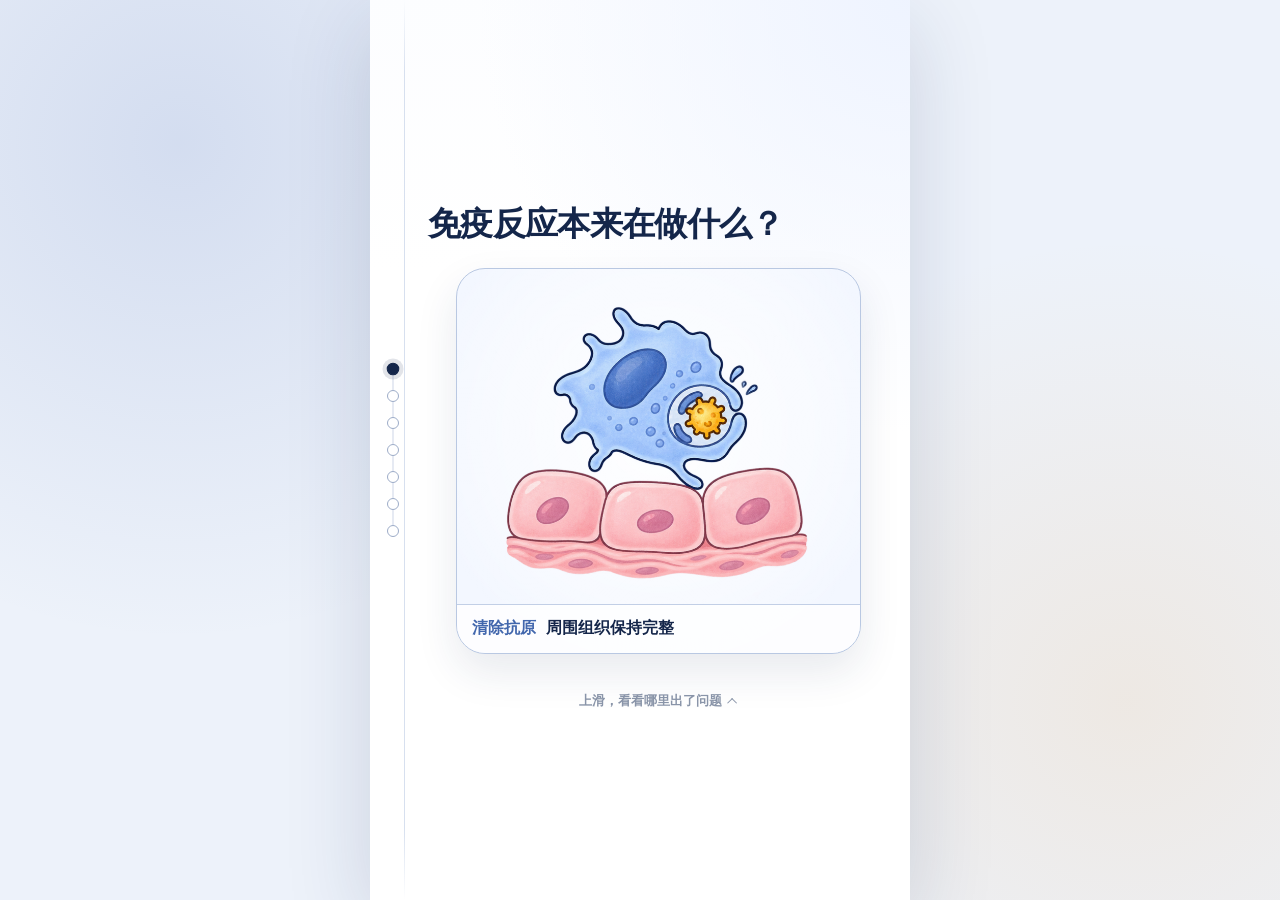
==== index.html @ d674d046 "Initial source upload" ====
<!doctype html>
<html lang="zh-CN">
<head>
  <meta charset="UTF-8" />
  <meta name="viewport" content="width=device-width, initial-scale=1, viewport-fit=cover" />
  <meta name="theme-color" content="#f6f8ff" />
  <meta name="description" content="通过简约医学贴图和直接点选，理解并记住四型超敏反应的代表疾病。" />
  <title>超敏反应｜机制记忆</title>
  <link rel="icon" type="image/svg+xml" href="data:image/svg+xml,%3Csvg xmlns='http://www.w3.org/2000/svg' viewBox='0 0 64 64'%3E%3Crect width='64' height='64' rx='18' fill='%232d4f91'/%3E%3Cpath d='M17 18h30M17 32h30M17 46h30' stroke='white' stroke-width='6' stroke-linecap='round'/%3E%3Ccircle cx='24' cy='18' r='7' fill='%23f6b354'/%3E%3Ccircle cx='39' cy='32' r='7' fill='%2368c2b9'/%3E%3Ccircle cx='28' cy='46' r='7' fill='%23958be8'/%3E%3C/svg%3E" />
  <link rel="stylesheet" href="./styles.css" />
</head>
<body>
  <main class="course" id="course" aria-label="四型超敏反应互动学习">
    <nav class="rail" aria-label="学习进度">
      <span class="rail-line" aria-hidden="true"></span>
      <button class="rail-dot current completed" data-target="intro-normal" aria-label="学习引入"></button>
      <button class="rail-dot" data-target="type1" aria-label="Ⅰ型"></button>
      <button class="rail-dot" data-target="type2" aria-label="Ⅱ型"></button>
      <button class="rail-dot" data-target="type3" aria-label="Ⅲ型"></button>
      <button class="rail-dot" data-target="type4" aria-label="Ⅳ型"></button>
      <button class="rail-dot" data-target="sle" aria-label="系统性红斑狼疮辨析"></button>
      <button class="rail-dot" data-target="rejection" aria-label="排斥反应辨析"></button>
    </nav>

    <section class="lesson intro intro-normal" id="intro-normal" data-progress-target="intro-normal" aria-labelledby="intro-normal-title">
      <div class="lesson-inner intro-inner">
        <header class="lesson-head">
          <h1 id="intro-normal-title">免疫反应本来在做什么？</h1>
        </header>

        <figure class="intro-stage" aria-label="正常免疫反应清除抗原，周围组织保持完整">
          <img src="./assets/intro-normal.png" alt="免疫细胞清除抗原，周围自身组织保持完整" />
          <figcaption><strong>清除抗原</strong><span>周围组织保持完整</span></figcaption>
        </figure>

        <p class="swipe-hint">上滑，看看哪里出了问题 <i aria-hidden="true"></i></p>
      </div>
    </section>

    <section class="lesson intro intro-damage" id="intro-damage" data-progress-target="intro-normal" aria-labelledby="intro-damage-title">
      <div class="lesson-inner intro-inner">
        <header class="lesson-head">
          <h1 id="intro-damage-title">抗原已经清除了，为什么组织也受伤了？</h1>
        </header>

        <figure class="intro-stage" aria-label="免疫反应清除抗原的同时损伤周围自身组织">
          <img src="./assets/intro-hypersensitivity.png" alt="免疫反应在清除抗原的同时损伤周围自身组织" />
          <figcaption><strong>抗原被清除</strong><span>周围组织同时受损</span></figcaption>
        </figure>

        <p class="intro-definition">当免疫反应造成自身组织损伤时，就称为<strong>超敏反应</strong>。</p>
        <p class="intro-bridge">损伤方式不同，因此分为Ⅰ、Ⅱ、Ⅲ、Ⅳ型。</p>
        <p class="swipe-hint">上滑，从Ⅰ型开始 <i aria-hidden="true"></i></p>
      </div>
    </section>

    <section class="lesson teaching type-1" id="type1" data-guided="true" data-scene="type1" aria-labelledby="type1-title">
      <div class="lesson-inner">
        <header class="lesson-head">
          <span class="counter">01 / 06</span>
          <p class="case-name">青霉素过敏性休克</p>
          <h1 id="type1-title">反应为什么会这么快？</h1>
        </header>

        <p class="guide-context"><b>先看一个事实</b>第一次接触青霉素后，B细胞会产生针对它的免疫球蛋白E。</p>

        <div class="guide-panel">
        <div class="scene guided-scene" aria-label="免疫球蛋白E使肥大细胞致敏并触发介质释放的过程">
          <img class="guide-image guide-state-0" src="./assets/type1-sensitizing.png" alt="免疫球蛋白E刚产生，仍在肥大细胞外" />
          <img class="guide-image guide-state-1" src="./assets/type1-before.png" alt="免疫球蛋白E结合在肥大细胞表面，同一抗原再次进入" />
          <img class="guide-image guide-state-2" src="./assets/type1-after.png" alt="肥大细胞释放已经储存的介质" />
          <span class="guide-caption guide-caption-0">初次接触后：免疫球蛋白E已经产生</span>
          <span class="guide-caption guide-caption-1">免疫球蛋白E结合在肥大细胞表面</span>
          <span class="guide-caption guide-caption-2">再次接触后：介质迅速释放</span>
        </div>

        <div class="question-block guide-question" data-guide-step="1" data-answer="0">
          <p class="guide-step"><span>1 / 2</span></p>
          <p class="question">这些免疫球蛋白E会在哪里提前做好准备？</p>
          <div class="options guided-options" role="group" aria-label="请选择免疫球蛋白E的位置">
            <button class="option" data-option="0"><span>A</span>结合到肥大细胞表面</button>
            <button class="option" data-option="1"><span>B</span>一直游离在血液中</button>
          </div>
        </div>

        <div class="question-block guide-question guide-question-next" data-guide-step="2" data-answer="0" hidden>
          <p class="guide-step"><span>2 / 2</span></p>
          <p class="question">同一种青霉素再次进入后，肥大细胞会怎样？</p>
          <div class="options guided-options" role="group" aria-label="请选择肥大细胞的反应">
            <button class="option" data-option="0"><span>A</span>立即释放已经储存的介质</button>
            <button class="option" data-option="1"><span>B</span>继续保持原来的状态</button>
          </div>
        </div>

        <div class="feedback guide-feedback" role="status" aria-live="polite" hidden>
          <p class="feedback-main">免疫球蛋白E已经让肥大细胞处于致敏状态；同一抗原再次进入时，预先储存的介质可以迅速释放。</p>
          <p class="conclusion"><strong>Ⅰ型</strong><span>青霉素过敏性休克、支气管哮喘、荨麻疹</span></p>
          <p class="memory"><span>记忆</span>先致敏，再迅速释放 → Ⅰ型</p>
        </div>
        </div>
        <p class="swipe-hint">上滑学习Ⅱ型 <i aria-hidden="true"></i></p>
      </div>
    </section>

    <section class="lesson teaching type-2" id="type2" data-guided="true" data-scene="type2" aria-labelledby="type2-title">
      <div class="lesson-inner">
        <header class="lesson-head">
          <span class="counter">02 / 06</span>
          <p class="case-name">血型不合输血反应</p>
          <h2 id="type2-title">红细胞为什么会被损伤？</h2>
        </header>

        <p class="guide-context"><b>先看一个事实</b>输错血后，进入体内的红细胞表面带着与受血者不相容的抗原。</p>

        <div class="guide-panel">
        <div class="scene guided-scene" aria-label="抗体结合红细胞表面抗原并造成损伤的过程">
          <img class="guide-image guide-state-0" src="./assets/type2-before.png" alt="抗体正在接近红细胞表面的抗原" />
          <img class="guide-image guide-state-1" src="./assets/type2-bound.png" alt="抗体已经结合在红细胞表面的抗原上，红细胞仍完整" />
          <img class="guide-image guide-state-2" src="./assets/type2-after.png" alt="补体等参与并造成红细胞损伤" />
          <span class="guide-caption guide-caption-0">抗体正在寻找靶点</span>
          <span class="guide-caption guide-caption-1">抗体贴在红细胞表面</span>
          <span class="guide-caption guide-caption-2">补体等参与，红细胞受损</span>
        </div>

        <div class="question-block guide-question" data-guide-step="1" data-answer="0">
          <p class="guide-step"><span>1 / 2</span></p>
          <p class="question">这些抗体会先和哪里结合？</p>
          <div class="options guided-options" role="group" aria-label="请选择抗体结合的位置">
            <button class="option" data-option="0"><span>A</span>红细胞表面的固定抗原</button>
            <button class="option" data-option="1"><span>B</span>血液中游离的抗原</button>
          </div>
        </div>

        <div class="question-block guide-question guide-question-next" data-guide-step="2" data-answer="0" hidden>
          <p class="guide-step"><span>2 / 2</span></p>
          <p class="question">抗体贴住红细胞以后，接下来会怎样？</p>
          <div class="options guided-options" role="group" aria-label="请选择红细胞的变化">
            <button class="option" data-option="0"><span>A</span>补体等参与并造成红细胞损伤</button>
            <button class="option" data-option="1"><span>B</span>形成复合物后随血流移动</button>
          </div>
        </div>

        <div class="feedback guide-feedback" role="status" aria-live="polite" hidden>
          <p class="feedback-main">免疫球蛋白G或M直接结合红细胞表面的抗原，并在补体等参与下造成细胞损伤。</p>
          <p class="conclusion"><strong>Ⅱ型</strong><span>血型不合输血反应、系统性红斑狼疮的血细胞损伤、急性血管型排斥反应、肺出血－肾炎综合征、超急性排斥反应</span></p>
          <p class="memory"><span>记忆</span>抗体贴住固定靶点，细胞受损 → Ⅱ型</p>
        </div>
        </div>
        <p class="swipe-hint">上滑学习Ⅲ型 <i aria-hidden="true"></i></p>
      </div>
    </section>

    <section class="lesson teaching type-3" id="type3" data-guided="true" data-scene="type3" aria-labelledby="type3-title">
      <div class="lesson-inner">
        <header class="lesson-head">
          <span class="counter">03 / 06</span>
          <p class="case-name">免疫复合物性肾小球肾炎</p>
          <h2 id="type3-title">复合物为什么会损伤肾小球？</h2>
        </header>

        <p class="guide-context"><b>先看一个事实</b>某些抗原进入血液后，会遇到针对它们的抗体。</p>

        <div class="guide-panel">
        <div class="scene guided-scene" aria-label="免疫复合物形成、沉积并引起炎症的过程">
          <img class="guide-image guide-state-0" src="./assets/type3-separate.png" alt="抗原与抗体分别存在于血液中，尚未结合" />
          <img class="guide-image guide-state-1" src="./assets/type3-before.png" alt="抗原与抗体在血液中形成免疫复合物" />
          <img class="guide-image guide-state-2" src="./assets/type3-after.png" alt="免疫复合物沉积并募集白细胞" />
          <span class="guide-caption guide-caption-0">抗原与抗体还未结合</span>
          <span class="guide-caption guide-caption-1">免疫复合物在血中形成</span>
          <span class="guide-caption guide-caption-2">复合物沉积并引起炎症</span>
        </div>

        <div class="question-block guide-question" data-guide-step="1" data-answer="0">
          <p class="guide-step"><span>1 / 2</span></p>
          <p class="question">抗原与抗体在血液中相遇后，会先形成什么？</p>
          <div class="options guided-options" role="group" aria-label="请选择抗原抗体相遇后的产物">
            <button class="option" data-option="0"><span>A</span>可溶性的免疫复合物</button>
            <button class="option" data-option="1"><span>B</span>直接贴在某个细胞表面</button>
          </div>
        </div>

        <div class="question-block guide-question guide-question-next" data-guide-step="2" data-answer="0" hidden>
          <p class="guide-step"><span>2 / 2</span></p>
          <p class="question">这些复合物到达肾小球后，哪一步会造成局部损伤？</p>
          <div class="options guided-options" role="group" aria-label="请选择免疫复合物造成损伤的方式">
            <button class="option" data-option="0"><span>A</span>沉积在组织并引起炎症</button>
            <button class="option" data-option="1"><span>B</span>继续随血流通过</button>
          </div>
        </div>

        <div class="feedback guide-feedback" role="status" aria-live="polite" hidden>
          <p class="feedback-main">免疫复合物沉积后激活补体、募集白细胞，引起血管和组织损伤。</p>
          <p class="conclusion"><strong>Ⅲ型</strong><span>系统性红斑狼疮的内脏损伤、类风湿关节炎、免疫复合物性肾小球肾炎</span></p>
          <p class="memory"><span>记忆</span>复合物形成后沉积 → Ⅲ型</p>
        </div>
        </div>
        <p class="swipe-hint">上滑学习Ⅳ型 <i aria-hidden="true"></i></p>
      </div>
    </section>

    <section class="lesson teaching type-4" id="type4" data-guided="true" data-scene="type4" aria-labelledby="type4-title">
      <div class="lesson-inner">
        <header class="lesson-head">
          <span class="counter">04 / 06</span>
          <p class="case-name">结核菌素试验</p>
          <h2 id="type4-title">为什么要过一段时间才出现反应？</h2>
        </header>

        <p class="guide-context"><b>先看一个事实</b>结核菌素进入皮肤后，局部出现了需要处理的抗原。</p>

        <div class="guide-panel">
        <div class="scene guided-scene" aria-label="效应T细胞从血液进入局部并引起炎症的过程">
          <img class="guide-image guide-state-0" src="./assets/type4-antigen-only.png" alt="局部已有抗原，血液中尚未出现效应T细胞" />
          <img class="guide-image guide-state-1" src="./assets/type4-before.png" alt="效应T细胞正在随血流到达局部" />
          <img class="guide-image guide-state-2" src="./assets/type4-after.png" alt="效应T细胞进入局部并引起炎症" />
          <span class="guide-caption guide-caption-0">局部出现抗原</span>
          <span class="guide-caption guide-caption-1">效应T细胞在血液中</span>
          <span class="guide-caption guide-caption-2">效应T细胞进入局部</span>
        </div>

        <div class="question-block guide-question" data-guide-step="1" data-answer="0">
          <p class="guide-step"><span>1 / 2</span></p>
          <p class="question">这类反应主要等谁到达局部？</p>
          <div class="options guided-options" role="group" aria-label="请选择主要到达局部的免疫成分">
            <button class="option" data-option="0"><span>A</span>已经形成的效应T细胞</button>
            <button class="option" data-option="1"><span>B</span>抗体和肥大细胞</button>
          </div>
        </div>

        <div class="question-block guide-question guide-question-next" data-guide-step="2" data-answer="0" hidden>
          <p class="guide-step"><span>2 / 2</span></p>
          <p class="question">为什么反应通常要过一段时间才出现？</p>
          <div class="options guided-options" role="group" aria-label="请选择反应较慢的原因">
            <button class="option" data-option="0"><span>A</span>效应T细胞需要从血液进入局部</button>
            <button class="option" data-option="1"><span>B</span>肥大细胞正在立即释放介质</button>
          </div>
        </div>

        <div class="feedback guide-feedback" role="status" aria-live="polite" hidden>
          <p class="feedback-main">效应T细胞进入局部并引起炎症需要一定时间，通常于再次接触抗原后24～72小时出现。</p>
          <p class="conclusion"><strong>Ⅳ型</strong><span>结核病、结核菌素试验、血吸虫虫卵结节、急性细胞型排斥反应</span></p>
          <p class="memory"><span>记忆</span>效应T细胞进入局部 → Ⅳ型</p>
        </div>
        </div>
        <p class="swipe-hint">上滑辨析易混疾病 <i aria-hidden="true"></i></p>
      </div>
    </section>

    <section class="lesson compare sle" id="sle" data-answer="1" aria-labelledby="sle-title">
      <div class="lesson-inner">
        <header class="lesson-head">
          <span class="counter">05 / 06</span>
          <p class="case-name">易混辨析</p>
          <h2 id="sle-title">同样是系统性红斑狼疮，为什么分型不同？</h2>
        </header>

        <div class="compare-visual" aria-label="系统性红斑狼疮两种损伤机制对比">
          <figure>
            <img src="./assets/type2-after.png" alt="抗体直接结合血细胞表面" />
            <figcaption><span>血细胞损伤</span><strong>固定靶点</strong></figcaption>
          </figure>
          <figure>
            <img src="./assets/type3-after.png" alt="免疫复合物沉积于内脏组织" />
            <figcaption><span>内脏损伤</span><strong>复合物沉积</strong></figcaption>
          </figure>
        </div>

        <div class="question-block compact-question">
          <p class="question">哪种损伤属于Ⅲ型超敏反应？</p>
          <div class="options two-options" role="group" aria-label="请选择损伤类型">
            <button class="option" data-option="0"><span>A</span>血细胞损伤</button>
            <button class="option" data-option="1"><span>B</span>内脏损伤</button>
          </div>
        </div>

        <div class="feedback compare-feedback" role="status" aria-live="polite">
          <p class="pair-line"><b>血细胞损伤</b><span>抗体贴住血细胞</span><strong>Ⅱ型</strong></p>
          <p class="pair-line"><b>内脏损伤</b><span>免疫复合物沉积</span><strong>Ⅲ型</strong></p>
          <p class="memory"><span>记忆</span>损伤血细胞看Ⅱ型；损伤内脏看Ⅲ型</p>
        </div>
        <p class="swipe-hint">上滑辨析排斥反应 <i aria-hidden="true"></i></p>
      </div>
    </section>

    <section class="lesson compare rejection" id="rejection" data-answer="2" aria-labelledby="rejection-title">
      <div class="lesson-inner">
        <header class="lesson-head">
          <span class="counter">06 / 06</span>
          <p class="case-name">易混辨析</p>
          <h2 id="rejection-title">排斥反应，关键看谁在攻击</h2>
        </header>

        <div class="compare-visual" aria-label="抗体介导与T细胞介导的排斥反应对比">
          <figure>
            <img src="./assets/type2-after.png" alt="抗体直接结合固定靶点" />
            <figcaption><span>抗体介导</span><strong>血管内皮</strong></figcaption>
          </figure>
          <figure>
            <img src="./assets/type4-after.png" alt="效应T细胞进入组织" />
            <figcaption><span>T细胞介导</span><strong>进入移植物</strong></figcaption>
          </figure>
        </div>

        <div class="question-block compact-question">
          <p class="question">哪种排斥反应主要由T细胞介导，属于Ⅳ型？</p>
          <div class="options three-options" role="group" aria-label="请选择排斥反应">
            <button class="option" data-option="0"><span>A</span>超急性排斥反应</button>
            <button class="option" data-option="1"><span>B</span>急性血管型排斥反应</button>
            <button class="option" data-option="2"><span>C</span>急性细胞型排斥反应</button>
          </div>
        </div>

        <div class="feedback compare-feedback" role="status" aria-live="polite">
          <p class="pair-line"><b>超急性、急性血管型</b><span>抗体介导</span><strong>Ⅱ型</strong></p>
          <p class="pair-line"><b>急性细胞型</b><span>T细胞介导</span><strong>Ⅳ型</strong></p>
          <p class="memory"><span>记忆</span>“细胞型”抓住T细胞和Ⅳ型</p>
        </div>
        <p class="finish">完成 · 四种机制已经串成疾病分类线索</p>
      </div>
    </section>
  </main>
  <script src="./app.js"></script>
</body>
</html>
---- styles.css ----
:root {
  --ink: #14264a;
  --muted: #5f6f8d;
  --line: #d7e0ef;
  --paper: #ffffff;
  --canvas: #edf2fa;
  --accent: #f2a94b;
  --accent-soft: #fff1d7;
  --good: #16836f;
  --good-soft: #e1f5ef;
  --bad: #b84a54;
  --bad-soft: #fce8e9;
  --shadow: 0 24px 80px rgba(25, 45, 84, .16);
  font-family: -apple-system, BlinkMacSystemFont, "Segoe UI", "PingFang SC", "Hiragino Sans GB", "Microsoft YaHei", sans-serif;
  color: var(--ink);
  background: var(--canvas);
}

* { box-sizing: border-box; }

html, body { margin: 0; width: 100%; min-height: 100%; }

body {
  overflow: hidden;
  background:
    radial-gradient(circle at 14% 16%, rgba(78, 111, 187, .16), transparent 31rem),
    radial-gradient(circle at 88% 78%, rgba(242, 169, 75, .13), transparent 29rem),
    var(--canvas);
}

button { font: inherit; touch-action: manipulation; }

.course {
  position: relative;
  width: min(100%, 540px);
  height: 100dvh;
  margin: 0 auto;
  overflow-y: auto;
  overscroll-behavior-y: contain;
  scroll-snap-type: y mandatory;
  scroll-behavior: smooth;
  overflow-x: hidden;
  background: var(--paper);
  box-shadow: var(--shadow);
  scrollbar-width: none;
}

.course::-webkit-scrollbar { display: none; }

.rail {
  position: fixed;
  z-index: 20;
  top: 50%;
  left: max(11px, calc(50% - 260px));
  display: grid;
  gap: 15px;
  transform: translateY(-50%);
  padding: 8px 7px;
}

.rail-line {
  position: absolute;
  top: 14px;
  bottom: 14px;
  left: 50%;
  width: 1px;
  background: #cdd6e8;
  transform: translateX(-50%);
}

.rail-dot {
  position: relative;
  width: 12px;
  height: 12px;
  padding: 0;
  border: 1.5px solid #9cabc7;
  border-radius: 50%;
  background: #fff;
  cursor: pointer;
  transition: transform .2s ease, background .2s ease, border-color .2s ease, box-shadow .2s ease;
}

.rail-dot.completed {
  border-color: var(--ink);
  background: var(--ink);
}

.rail-dot.current:not(.completed) {
  border-color: var(--ink);
  background: linear-gradient(to top, var(--ink) 50%, #fff 50%);
  box-shadow: 0 0 0 4px rgba(23, 38, 74, .11);
  transform: scale(1.05);
}

.rail-dot.current.completed {
  border-color: var(--ink);
  background: var(--ink);
  box-shadow: 0 0 0 4px rgba(23, 38, 74, .12);
  transform: scale(1.05);
}

.lesson {
  --accent: #f2a94b;
  --accent-soft: #fff1d7;
  position: relative;
  min-height: 100dvh;
  scroll-snap-align: start;
  scroll-snap-stop: always;
  overflow: hidden;
  background:
    radial-gradient(circle at 100% 0%, color-mix(in srgb, var(--accent-soft) 76%, white), transparent 27rem),
    linear-gradient(180deg, color-mix(in srgb, var(--accent-soft) 13%, white), #fff 17rem),
    #fff;
}

.type-2 { --accent: #e36567; --accent-soft: #ffebea; }
.type-3 { --accent: #36a698; --accent-soft: #e0f5f1; }
.type-4 { --accent: #7166d9; --accent-soft: #eceaff; }
.compare { --accent: #5472b8; --accent-soft: #e9effc; }
.intro { --accent: #4267ad; --accent-soft: #e9f0ff; }
.intro-damage { --accent: #dc655f; --accent-soft: #ffebe8; }

.lesson::before {
  content: "";
  position: absolute;
  top: 0;
  left: 34px;
  width: 1px;
  height: 100%;
  background: linear-gradient(to bottom, transparent 0, var(--line) 8%, var(--line) 92%, transparent 100%);
}

.lesson-inner {
  position: relative;
  display: flex;
  flex-direction: column;
  width: 100%;
  min-height: 100dvh;
  padding: max(22px, env(safe-area-inset-top)) 22px max(18px, env(safe-area-inset-bottom)) 58px;
}

.lesson-head { flex: 0 0 auto; }

.teaching .lesson-inner { justify-content: center; }

.teaching .lesson-head {
  display: grid;
  grid-template-columns: auto minmax(0, 1fr);
  align-items: center;
  column-gap: 10px;
}

.teaching .case-name { margin: 0; }

.teaching h1,
.teaching h2 {
  grid-column: 1 / -1;
  margin-top: 8px;
}

.counter {
  display: inline-flex;
  align-items: center;
  min-height: 27px;
  padding: 4px 10px;
  border: 1px solid color-mix(in srgb, var(--accent) 44%, white);
  border-radius: 999px;
  color: color-mix(in srgb, var(--accent) 76%, var(--ink));
  background: rgba(255, 255, 255, .9);
  box-shadow: 0 4px 12px rgba(31, 50, 89, .04);
  font-size: .78rem;
  font-weight: 750;
  letter-spacing: .04em;
}

.case-name {
  margin: 14px 0 4px;
  color: var(--accent);
  font-size: 1rem;
  font-weight: 800;
}

h1, h2 {
  max-width: 410px;
  margin: 0;
  color: var(--ink);
  font-size: clamp(1.48rem, 5.6vw, 1.86rem);
  line-height: 1.22;
  letter-spacing: -.02em;
}

.intro-inner {
  justify-content: center;
  padding-top: max(28px, env(safe-area-inset-top));
}

.intro .lesson-head {
  max-width: 440px;
}

.intro .lesson-head h1 {
  max-width: 440px;
  font-size: clamp(1.72rem, 6.4vw, 2.08rem);
  line-height: 1.2;
}

.intro-stage {
  width: min(100%, 405px);
  margin: 24px auto 18px;
  overflow: hidden;
  border: 1px solid color-mix(in srgb, var(--accent) 20%, var(--line));
  border-radius: 29px;
  background:
    radial-gradient(circle at 50% 42%, rgba(255,255,255,.96), rgba(255,255,255,.4) 58%, transparent 80%),
    color-mix(in srgb, var(--accent-soft) 56%, white);
  box-shadow: 0 18px 42px rgba(28, 47, 84, .1);
}

.intro-stage img {
  display: block;
  width: 100%;
  aspect-ratio: 1.2 / 1;
  padding: 10px 13px 0;
  object-fit: contain;
}

.intro-stage figcaption {
  display: grid;
  grid-template-columns: auto minmax(0, 1fr);
  align-items: center;
  gap: 10px;
  padding: 12px 15px 14px;
  border-top: 1px solid color-mix(in srgb, var(--accent) 14%, var(--line));
  background: rgba(255,255,255,.82);
}

.intro-stage strong {
  color: var(--accent);
  font-size: 1.02rem;
  font-weight: 850;
}

.intro-stage span {
  color: var(--ink);
  font-size: .98rem;
  font-weight: 700;
}

.intro.is-current .lesson-head {
  animation: intro-title-in .48s cubic-bezier(.2,.72,.2,1) both;
}

.intro.is-current .intro-stage {
  animation: intro-stage-in .58s .08s cubic-bezier(.2,.72,.2,1) both;
}

.intro-damage.is-current .intro-definition {
  animation: intro-stage-in .48s .18s cubic-bezier(.2,.72,.2,1) both;
}

.intro-damage.is-current .intro-bridge {
  animation: intro-stage-in .48s .27s cubic-bezier(.2,.72,.2,1) both;
}

@keyframes intro-title-in {
  from { opacity: .35; transform: translateY(10px); }
  to { opacity: 1; transform: translateY(0); }
}

@keyframes intro-stage-in {
  from { opacity: .45; transform: translateY(12px) scale(.985); }
  to { opacity: 1; transform: translateY(0) scale(1); }
}

.intro-definition {
  margin: 0 0 8px;
  padding: 13px 15px;
  border: 1px solid color-mix(in srgb, var(--accent) 18%, var(--line));
  border-radius: 16px;
  color: var(--ink);
  background: rgba(255,255,255,.9);
  font-size: 1rem;
  line-height: 1.58;
}

.intro-definition strong { color: var(--accent); }

.intro-bridge {
  margin: 0;
  padding: 13px 15px;
  border-left: 3px solid var(--accent);
  border-radius: 4px 14px 14px 4px;
  color: var(--ink);
  background: color-mix(in srgb, var(--accent-soft) 54%, white);
  font-size: 1rem;
  font-weight: 700;
  line-height: 1.55;
}

.mechanism-flow {
  display: grid;
  gap: 5px;
  margin: 8px 0 0;
}

.mechanism-flow p {
  display: grid;
  grid-template-columns: 25px minmax(0, 1fr);
  align-items: center;
  gap: 8px;
  margin: 0;
  padding: 7px 9px;
  border: 1px solid color-mix(in srgb, var(--accent) 17%, #dfe5f1);
  border-radius: 12px;
  color: #4f5d77;
  background: color-mix(in srgb, var(--accent-soft) 58%, white);
  font-size: .82rem;
  font-weight: 610;
  line-height: 1.4;
}

.mechanism-flow i {
  display: grid;
  place-items: center;
  width: 25px;
  height: 25px;
  border-radius: 9px;
  color: white;
  background: var(--accent);
  font-size: .72rem;
  font-style: normal;
  font-weight: 850;
}

.mechanism-flow b {
  margin-right: 7px;
  color: var(--ink);
  font-weight: 820;
}

.guide-context {
  margin: 12px 4px 13px;
  padding: 0 2px;
  border: 0;
  border-radius: 0;
  color: #52617d;
  background: transparent;
  box-shadow: none;
  font-size: .96rem;
  font-weight: 620;
  line-height: 1.52;
}

.guide-context b {
  display: none;
}

.guide-panel {
  display: grid;
  grid-template-columns: minmax(0, 1fr);
  grid-template-rows: auto minmax(250px, auto);
  width: 100%;
  padding: 7px 14px 14px;
  overflow: hidden;
  border: 1px solid color-mix(in srgb, var(--accent) 15%, var(--line));
  border-radius: 25px;
  background: rgba(255, 255, 255, .92);
  box-shadow: 0 14px 34px rgba(28, 47, 84, .085);
}

.scene {
  position: relative;
  flex: 0 0 auto;
  width: min(100%, 292px);
  aspect-ratio: 1.28 / 1;
  margin: 8px auto 6px;
  overflow: hidden;
  border: 1px solid color-mix(in srgb, var(--accent) 17%, #dfe5f1);
  border-radius: 28px;
  background:
    linear-gradient(135deg, rgba(255,255,255,.78), rgba(255,255,255,.18)),
    var(--accent-soft);
  box-shadow: 0 15px 36px rgba(39, 55, 92, .095);
  isolation: isolate;
}

.teaching .scene {
  width: min(100%, 230px);
  margin-top: 6px;
  margin-bottom: 4px;
}

.teaching .guided-scene {
  grid-column: 1;
  grid-row: 1;
  width: min(100%, 360px);
  aspect-ratio: 1.32 / 1;
  margin: 0 auto 2px;
  border: 0;
  border-radius: 22px;
  background:
    radial-gradient(circle at 50% 45%, rgba(255,255,255,.96), rgba(255,255,255,.45) 54%, transparent 75%),
    color-mix(in srgb, var(--accent-soft) 48%, white);
  box-shadow: none;
}

.guide-image {
  position: absolute;
  inset: 1px 5px 34px;
  width: calc(100% - 10px);
  height: calc(100% - 35px);
  object-fit: contain;
  opacity: 0;
  transform: scale(.98);
  transition: opacity .38s ease, transform .52s cubic-bezier(.2,.72,.2,1);
  will-change: opacity, transform;
}

.guide-state-0 { opacity: 1; transform: scale(1); }
.guide-stage-1 .guide-state-0 { opacity: 0; transform: scale(1.012); }
.guide-stage-1 .guide-state-1 { opacity: 1; transform: scale(1); }
.guide-stage-2 .guide-state-1 { opacity: 0; transform: scale(1.012); }
.guide-stage-2 .guide-state-2 { opacity: 1; transform: scale(1); }

.guide-caption {
  position: absolute;
  right: 16px;
  bottom: 7px;
  left: 16px;
  padding: 5px 8px;
  border: 1px solid rgba(255, 255, 255, .8);
  border-radius: 10px;
  color: var(--muted);
  background: rgba(255, 255, 255, .76);
  box-shadow: 0 3px 12px rgba(26, 45, 81, .055);
  font-size: .83rem;
  font-weight: 720;
  text-align: center;
  opacity: 0;
  transform: translateY(4px);
  transition: opacity .3s ease, transform .36s cubic-bezier(.2,.72,.2,1);
  backdrop-filter: blur(4px);
}

.guide-caption-0 { opacity: 1; transform: translateY(0); }
.guide-stage-1 .guide-caption-0 { opacity: 0; transform: translateY(-4px); }
.guide-stage-1 .guide-caption-1 { opacity: 1; transform: translateY(0); }
.guide-stage-2 .guide-caption-1 { opacity: 0; transform: translateY(-4px); }
.guide-stage-2 .guide-caption-2 { color: var(--ink); opacity: 1; transform: translateY(0); }

.scene-img {
  position: absolute;
  inset: 3px 13px 26px;
  width: calc(100% - 26px);
  height: calc(100% - 29px);
  object-fit: contain;
  transform: scale(.98);
  transition: opacity .5s ease, transform .65s cubic-bezier(.2,.7,.2,1);
  will-change: opacity, transform;
}

.scene-img.after { opacity: 0; transform: scale(.985); }
.lesson.answered .scene-img.before { opacity: 0; transform: scale(1.01); }
.lesson.answered .scene-img.after { opacity: 1; transform: scale(1); }

.scene-caption {
  position: absolute;
  right: 12px;
  bottom: 9px;
  left: 12px;
  color: var(--muted);
  font-size: .78rem;
  font-weight: 700;
  text-align: center;
  transition: opacity .35s ease, transform .35s ease;
}

.after-caption { opacity: 0; transform: translateY(5px); color: var(--ink); }
.lesson.answered .before-caption { opacity: 0; transform: translateY(-5px); }
.lesson.answered .after-caption { opacity: 1; transform: translateY(0); }

.question-block { flex: 0 0 auto; }

.guide-question {
  grid-column: 1;
  grid-row: 2;
  align-self: stretch;
  display: flex;
  flex-direction: column;
  justify-content: center;
  padding: 10px 2px 2px;
  border: 0;
  border-radius: 0;
  background: transparent;
  box-shadow: none;
}

.guide-question[hidden] { display: none !important; }

.guide-question-next:not([hidden]) {
  animation: guide-in .38s cubic-bezier(.2,.72,.2,1) both;
}

@keyframes guide-in {
  from { opacity: 0; transform: translateY(7px); }
  to { opacity: 1; transform: translateY(0); }
}

.guide-step {
  display: flex;
  align-items: center;
  justify-content: flex-start;
  gap: 0;
  margin: 0 0 7px;
  color: var(--muted);
  font-size: .8rem;
  font-weight: 720;
}

.guide-step span {
  min-width: 43px;
  padding: 4px 9px;
  border-radius: 999px;
  color: color-mix(in srgb, var(--accent) 78%, var(--ink));
  background: var(--accent-soft);
  font-size: .76rem;
  font-weight: 850;
}

.guided-options { grid-template-columns: 1fr; gap: 9px; }

.guide-question.resolved .option { opacity: .5; pointer-events: none; }
.guide-question.resolved .option.is-correct { opacity: 1; border-color: var(--good); background: var(--good-soft); }
.guide-question.resolved .option.is-correct > span { color: white; background: var(--good); }
.guide-question.resolved .option.is-wrong { opacity: 1; border-color: #dfa3a7; background: var(--bad-soft); }
.guide-question.resolved .option.is-wrong > span { color: white; background: var(--bad); }

.question {
  margin: 4px 0 11px;
  font-size: 1.06rem;
  font-weight: 780;
  line-height: 1.5;
}

.options { display: grid; gap: 7px; }
.classification-options { grid-template-columns: repeat(2, minmax(0, 1fr)); }
.classification-options .option { font-size: 1rem; font-weight: 760; }
.lesson.answered .classification-options { grid-template-columns: 1fr; }

.option {
  display: flex;
  align-items: center;
  width: 100%;
  min-height: 50px;
  padding: 10px 12px;
  border: 1px solid #d9e1ee;
  border-radius: 15px;
  color: var(--ink);
  background: rgba(255,255,255,.92);
  box-shadow: none;
  font-size: 1rem;
  font-weight: 640;
  line-height: 1.35;
  text-align: left;
  cursor: pointer;
  -webkit-tap-highlight-color: transparent;
  transition: border-color .18s ease, background .18s ease, box-shadow .18s ease, transform .12s ease, opacity .2s ease;
}

.option:active { transform: scale(.985); }
.option:hover { border-color: color-mix(in srgb, var(--accent) 38%, #dbe3f0); background: color-mix(in srgb, var(--accent-soft) 24%, white); }
.option:focus-visible { outline: 3px solid color-mix(in srgb, var(--accent) 30%, transparent); outline-offset: 2px; }

.option > span {
  display: grid;
  place-items: center;
  flex: 0 0 auto;
  width: 28px;
  height: 28px;
  margin-right: 11px;
  border-radius: 9px;
  color: var(--muted);
  background: #f0f3f9;
  font-size: .78rem;
  font-weight: 850;
}

.lesson.answered .option { opacity: .55; }
.lesson.answered .option:not(.is-correct):not(.is-wrong) { display: none; }
.lesson.answered .option.is-correct { opacity: 1; border-color: var(--good); background: var(--good-soft); }
.lesson.answered .option.is-correct > span { color: white; background: var(--good); }
.lesson.answered .option.is-wrong { opacity: 1; border-color: #dfa3a7; background: var(--bad-soft); }
.lesson.answered .option.is-wrong > span { color: white; background: var(--bad); }

.feedback {
  display: block;
  flex: 0 0 auto;
  max-height: 0;
  overflow: hidden;
  opacity: 0;
  transform: translateY(8px);
  transition: max-height .5s ease, opacity .36s ease, transform .42s ease, margin .42s ease;
}

.lesson.answered .feedback { max-height: 440px; margin-top: 9px; opacity: 1; transform: translateY(0); }

.guide-feedback {
  grid-column: 1;
  grid-row: 2;
  align-self: stretch;
  display: flex;
  flex-direction: column;
  justify-content: center;
  max-height: none;
  padding: 10px 2px 2px;
  overflow: visible;
  visibility: hidden;
  opacity: 0;
  transform: translateY(8px);
  transition: opacity .34s ease, transform .4s cubic-bezier(.2,.72,.2,1), visibility .34s ease;
}

.guide-feedback[hidden] { display: none !important; }

.lesson.answered .guide-feedback {
  max-height: none;
  margin: 0;
  visibility: visible;
  opacity: 1;
  transform: translateY(0);
}

.guide-feedback .feedback-main {
  padding: 0 0 9px;
  border: 0;
  border-radius: 0;
  background: transparent;
}

.guide-feedback .conclusion {
  display: grid;
  grid-template-columns: auto minmax(0, 1fr);
  align-items: start;
  gap: 9px;
  padding: 11px 0 0;
  border: 0;
  border-top: 1px solid var(--line);
  border-radius: 0;
  background: transparent;
}

.guide-feedback .memory {
  margin-top: 11px;
  padding: 9px 11px;
  border-radius: 13px;
}

.feedback-main, .conclusion, .memory, .pair-line {
  margin: 0;
  border-radius: 14px;
  font-size: .96rem;
  line-height: 1.52;
}

.feedback-main {
  padding: 13px 14px 6px;
  border: 1px solid var(--line);
  border-bottom: 0;
  border-radius: 17px 17px 0 0;
  background: linear-gradient(180deg, #fbfcff, #f7f9fd);
}

.conclusion {
  padding: 4px 14px 13px;
  border: 1px solid var(--line);
  border-top: 0;
  border-radius: 0 0 17px 17px;
  background: #f7f9fd;
}

.conclusion strong {
  display: inline-flex;
  align-items: center;
  min-height: 26px;
  padding: 3px 8px;
  border-radius: 9px;
  color: #fff;
  background: var(--accent);
  font-size: .84rem;
  line-height: 1.2;
  white-space: nowrap;
}

.conclusion span {
  padding-top: 2px;
  font-weight: 680;
}

.memory {
  margin-top: 8px;
  padding: 10px 12px;
  color: var(--ink);
  background: var(--accent-soft);
  font-weight: 760;
}

.memory span {
  margin-right: 7px;
  color: var(--accent);
  font-size: .74rem;
}

.swipe-hint, .finish {
  margin: auto 0 0;
  padding-top: 15px;
  color: #8b96aa;
  font-size: .82rem;
  font-weight: 680;
  text-align: center;
}

.teaching .swipe-hint,
.intro .swipe-hint {
  margin: 16px 0 0;
  padding-top: 0;
}

.swipe-hint i {
  display: inline-block;
  width: 7px;
  height: 7px;
  margin-left: 4px;
  border-top: 1.5px solid currentColor;
  border-left: 1.5px solid currentColor;
  transform: rotate(45deg) translateY(2px);
  animation: nudge 1.7s ease-in-out infinite;
}

@keyframes nudge { 0%, 100% { transform: rotate(45deg) translate(2px, 4px); } 50% { transform: rotate(45deg) translate(-1px, 1px); } }

/* Ⅰ型注意力样板：重心按“问题 → 局部变化 → 疾病归类”移动。 */
.type-1 .lesson-head,
.type-1 .guide-context,
.type-1 .guided-scene,
.type-1 .guide-panel,
.type-1 .swipe-hint {
  transform-origin: left center;
  transition:
    opacity .42s ease,
    transform .5s cubic-bezier(.2, .72, .2, 1),
    filter .42s ease,
    border-color .35s ease,
    box-shadow .4s ease;
}

.type-1.is-current:not(.guide-stage-1) .lesson-head {
  animation: attention-title-in .46s cubic-bezier(.2, .72, .2, 1) both;
}

.type-1.is-current:not(.guide-stage-1) .guide-context {
  animation: attention-content-in .46s .07s cubic-bezier(.2, .72, .2, 1) both;
}

.type-1.is-current:not(.guide-stage-1) .guide-panel {
  animation: attention-content-in .5s .14s cubic-bezier(.2, .72, .2, 1) both;
}

@keyframes attention-title-in {
  from { opacity: .42; transform: translateY(8px); }
  to { opacity: 1; transform: translateY(0); }
}

@keyframes attention-content-in {
  from { opacity: .68; transform: translateY(7px); }
  to { opacity: 1; transform: translateY(0); }
}

.type-1 .guided-scene {
  --attention-x: 48%;
  --attention-y: 17%;
  --attention-w: 220px;
  --attention-h: 118px;
}

.type-1 .guided-scene::before {
  content: "";
  position: absolute;
  z-index: 0;
  top: var(--attention-y);
  left: var(--attention-x);
  width: var(--attention-w);
  height: var(--attention-h);
  border-radius: 50%;
  background: radial-gradient(ellipse, rgba(242, 169, 75, .25), rgba(242, 169, 75, .09) 46%, transparent 72%);
  opacity: .8;
  transform: translate(-50%, -50%);
  transition:
    top .52s cubic-bezier(.2, .72, .2, 1),
    left .52s cubic-bezier(.2, .72, .2, 1),
    width .52s cubic-bezier(.2, .72, .2, 1),
    height .52s cubic-bezier(.2, .72, .2, 1),
    opacity .36s ease;
  pointer-events: none;
}

.type-1 .guide-image { z-index: 1; }
.type-1 .guide-caption { z-index: 2; }

.type-1.guide-stage-1 .lesson-head,
.type-1.guide-stage-1 .guide-context {
  opacity: .54;
  transform: translateY(-3px) scale(.985);
}

.type-1.guide-stage-1 .guide-panel {
  border-color: color-mix(in srgb, var(--accent) 32%, var(--line));
  box-shadow: 0 18px 42px rgba(183, 116, 30, .13);
}

.type-1.guide-stage-1 .guided-scene {
  --attention-x: 50%;
  --attention-y: 18%;
  --attention-w: 150px;
  --attention-h: 105px;
}

.type-1.guide-stage-2 .guided-scene {
  --attention-x: 79%;
  --attention-y: 66%;
  --attention-w: 190px;
  --attention-h: 175px;
}

.type-1.guide-stage-1 .guide-caption-1,
.type-1.guide-stage-2 .guide-caption-2 {
  color: var(--ink);
  background: rgba(255, 247, 232, .9);
  box-shadow: 0 5px 15px rgba(183, 116, 30, .1);
}

.type-1 .swipe-hint {
  opacity: 0;
  transform: translateY(7px);
}

.type-1.answered .lesson-head,
.type-1.answered .guide-context {
  opacity: .34;
  transform: translateY(-5px) scale(.975);
  filter: saturate(.65);
}

.type-1.answered .guided-scene {
  opacity: .58;
  transform: translateY(-7px) scale(.94);
  filter: saturate(.78);
}

.type-1.answered .guided-scene::before { opacity: .35; }

.type-1.answered .guide-feedback .feedback-main {
  color: var(--muted);
  opacity: .68;
}

.type-1.answered .guide-feedback .conclusion {
  margin: 1px -5px 0;
  padding: 12px 9px 10px;
  border: 0;
  border-left: 3px solid var(--accent);
  border-radius: 4px 13px 13px 4px;
  background: color-mix(in srgb, var(--accent-soft) 68%, white);
  box-shadow: 0 8px 20px rgba(183, 116, 30, .08);
  transform: scale(1.015);
  transform-origin: left center;
}

.type-1.answered .guide-feedback .conclusion span {
  font-weight: 780;
}

.type-1.answered .guide-feedback .memory { opacity: .78; }

.type-1.answered .swipe-hint {
  opacity: 1;
  transform: translateY(0);
}

.compare .lesson-inner { justify-content: flex-start; }

.compare-visual {
  display: grid;
  grid-template-columns: 1fr 1fr;
  gap: 12px;
  margin: 20px 0 15px;
}

.compare-visual figure {
  margin: 0;
  overflow: hidden;
  border: 1px solid var(--line);
  border-radius: 23px;
  background: rgba(255,255,255,.94);
  box-shadow: 0 10px 26px rgba(30, 48, 87, .075);
}

.compare-visual img {
  display: block;
  width: 100%;
  aspect-ratio: 1.35 / 1;
  padding: 4px;
  object-fit: contain;
  background: var(--accent-soft);
}

.compare-visual figcaption { display: grid; gap: 2px; padding: 8px 9px 10px; }
.compare-visual figcaption span { color: var(--muted); font-size: .82rem; font-weight: 650; }
.compare-visual figcaption strong { font-size: .94rem; }

.compare .question-block {
  padding: 14px;
  border: 1px solid var(--line);
  border-radius: 20px;
  background: rgba(255, 255, 255, .94);
  box-shadow: 0 12px 30px rgba(28, 47, 84, .07);
}

.compact-question .question { margin-top: 2px; }
.two-options { grid-template-columns: 1fr 1fr; }
.three-options { gap: 8px; }

.compare-feedback { gap: 6px; }
.lesson.answered .compare-feedback { margin-top: 10px; }

.pair-line {
  display: grid;
  grid-template-columns: 1.35fr 1.35fr auto;
  align-items: center;
  gap: 7px;
  padding: 11px 12px;
  border: 1px solid var(--line);
  background: #f8faff;
}

.pair-line b { font-size: .9rem; }
.pair-line span { color: var(--muted); font-size: .82rem; }
.pair-line strong { color: var(--accent); }

.finish {
  width: 100%;
  margin-top: auto;
  padding: 11px 12px;
  border-radius: 14px;
  color: var(--ink);
  background: var(--accent-soft);
}

@media (max-height: 760px) {
  .lesson-inner { padding-top: max(14px, env(safe-area-inset-top)); padding-bottom: max(10px, env(safe-area-inset-bottom)); }
  .case-name { margin-top: 7px; }
  .scene { width: min(100%, 236px); margin-top: 5px; margin-bottom: 4px; }
  .question { margin-bottom: 7px; font-size: .98rem; }
  .options { gap: 6px; }
  .option { min-height: 44px; padding: 8px 10px; font-size: .94rem; }
  .option > span { width: 24px; height: 24px; }
  .lesson.answered .feedback { margin-top: 6px; }
  .feedback-main, .conclusion, .memory, .pair-line { font-size: .875rem; line-height: 1.42; }
  .feedback-main { padding-top: 7px; }
  .conclusion { padding-bottom: 7px; }
  .memory { padding: 6px 9px; }
  .compare-visual { margin: 9px 0 8px; }
  .compare-visual img { aspect-ratio: 1.6 / 1; }
  .compare-visual figcaption { padding: 5px 7px 7px; }
  .intro .lesson-head h1 { font-size: 1.48rem; }
  .intro-stage { width: min(100%, 315px); margin: 12px auto 10px; border-radius: 24px; }
  .intro-stage img { aspect-ratio: 1.55 / 1; padding: 5px 9px 0; }
  .intro-stage figcaption { gap: 7px; padding: 8px 10px 9px; }
  .intro-stage strong { font-size: .92rem; }
  .intro-stage span { font-size: .88rem; }
  .intro-definition { margin-bottom: 6px; padding: 9px 11px; font-size: .9rem; line-height: 1.44; }
  .intro-bridge { padding: 9px 11px; font-size: .9rem; }
  .mechanism-flow { gap: 3px; margin-top: 5px; }
  .mechanism-flow p { padding: 5px 7px; font-size: .74rem; line-height: 1.32; }
  .mechanism-flow i { width: 22px; height: 22px; }
  .teaching .scene { width: min(100%, 190px); margin-top: 4px; }
  .guide-panel { grid-template-rows: auto minmax(215px, auto); padding: 6px 11px 11px; border-radius: 23px; }
  .teaching .guided-scene { width: min(100%, 245px); margin: 0 auto 2px; }
  .guide-context { margin: 7px 3px 8px; padding: 0 2px; font-size: .875rem; line-height: 1.42; }
  .guide-question { padding: 8px 1px 1px; }
  .guide-feedback { padding: 7px 1px 1px; }
  .guide-step { margin-bottom: 1px; }
  .classification-options .option { font-size: .9rem; }
}

@media (max-width: 560px) {
  body { background: #fff; }
  .course { width: 100%; box-shadow: none; }
  .rail { left: 9px; }
  .lesson-inner { padding-right: 16px; padding-left: 51px; }
  .lesson::before { left: 31px; }
}

@media (max-width: 360px) {
  .lesson-inner { padding-right: 12px; padding-left: 47px; }
  .rail { left: 7px; }
  .lesson::before { left: 29px; }
  .guide-panel { padding-right: 10px; padding-left: 10px; }
  .guide-feedback .conclusion { gap: 7px; }
}

@media (min-height: 900px) {
  .lesson-inner { padding-top: max(48px, env(safe-area-inset-top)); padding-bottom: max(24px, env(safe-area-inset-bottom)); }
  .intro-inner { padding-top: max(38px, env(safe-area-inset-top)); }
  .teaching .swipe-hint, .intro .swipe-hint { margin-top: 20px; }
}

@media (prefers-reduced-motion: reduce) {
  *, *::before, *::after { scroll-behavior: auto !important; animation-duration: .01ms !important; animation-iteration-count: 1 !important; transition-duration: .01ms !important; }
}
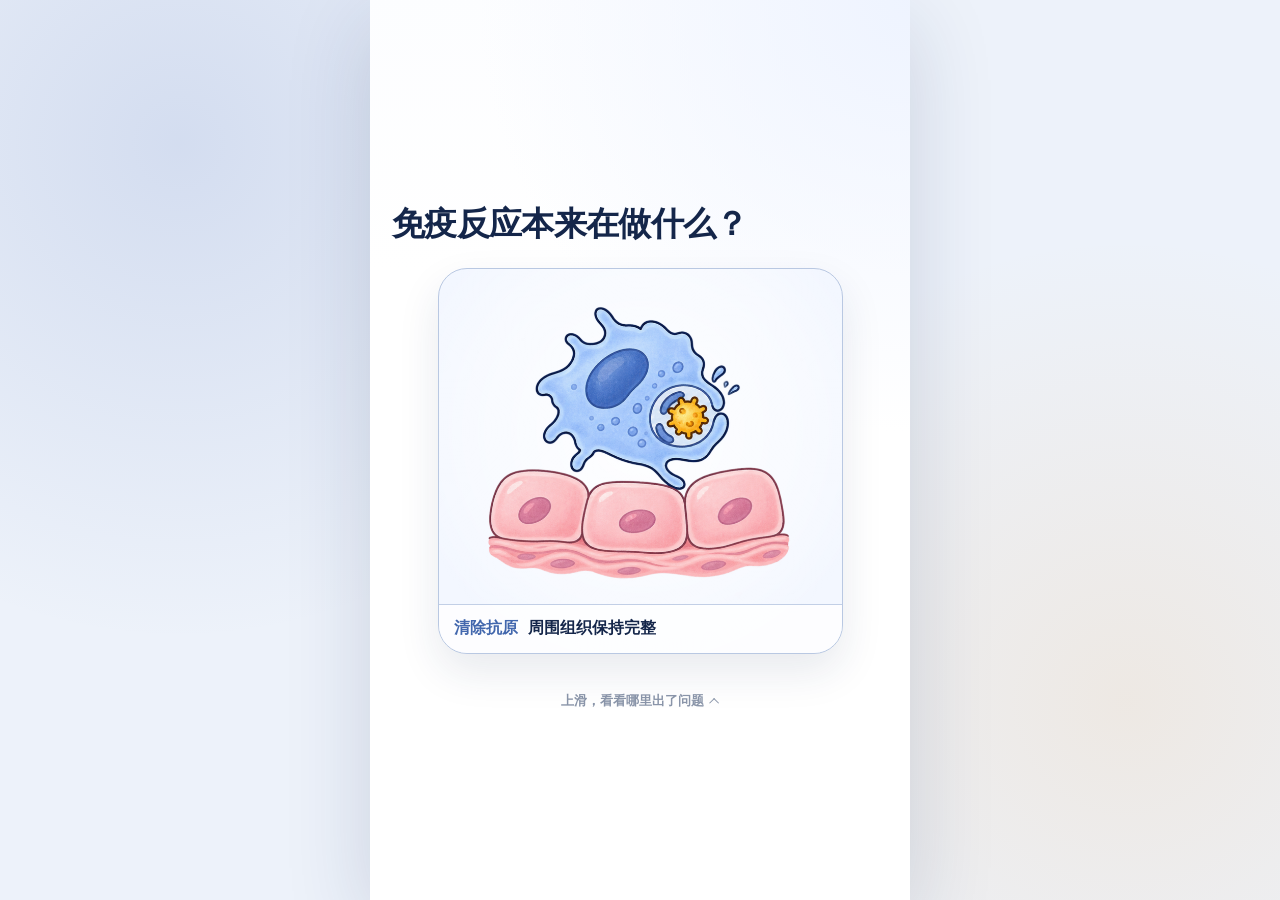
==== commit 245fcb50: "Add simplified image-driven Type II prototype" ====
--- a/index.html
+++ b/index.html
@@ -7,21 +7,10 @@
   <meta name="description" content="通过简约医学贴图和直接点选，理解并记住四型超敏反应的代表疾病。" />
   <title>超敏反应｜机制记忆</title>
   <link rel="icon" type="image/svg+xml" href="data:image/svg+xml,%3Csvg xmlns='http://www.w3.org/2000/svg' viewBox='0 0 64 64'%3E%3Crect width='64' height='64' rx='18' fill='%232d4f91'/%3E%3Cpath d='M17 18h30M17 32h30M17 46h30' stroke='white' stroke-width='6' stroke-linecap='round'/%3E%3Ccircle cx='24' cy='18' r='7' fill='%23f6b354'/%3E%3Ccircle cx='39' cy='32' r='7' fill='%2368c2b9'/%3E%3Ccircle cx='28' cy='46' r='7' fill='%23958be8'/%3E%3C/svg%3E" />
-  <link rel="stylesheet" href="./styles.css" />
+  <link rel="stylesheet" href="./styles.css?v=12.4" />
 </head>
 <body>
   <main class="course" id="course" aria-label="四型超敏反应互动学习">
-    <nav class="rail" aria-label="学习进度">
-      <span class="rail-line" aria-hidden="true"></span>
-      <button class="rail-dot current completed" data-target="intro-normal" aria-label="学习引入"></button>
-      <button class="rail-dot" data-target="type1" aria-label="Ⅰ型"></button>
-      <button class="rail-dot" data-target="type2" aria-label="Ⅱ型"></button>
-      <button class="rail-dot" data-target="type3" aria-label="Ⅲ型"></button>
-      <button class="rail-dot" data-target="type4" aria-label="Ⅳ型"></button>
-      <button class="rail-dot" data-target="sle" aria-label="系统性红斑狼疮辨析"></button>
-      <button class="rail-dot" data-target="rejection" aria-label="排斥反应辨析"></button>
-    </nav>
-
     <section class="lesson intro intro-normal" id="intro-normal" data-progress-target="intro-normal" aria-labelledby="intro-normal-title">
       <div class="lesson-inner intro-inner">
         <header class="lesson-head">
@@ -79,7 +68,7 @@
           <p class="question">这些免疫球蛋白E会在哪里提前做好准备？</p>
           <div class="options guided-options" role="group" aria-label="请选择免疫球蛋白E的位置">
             <button class="option" data-option="0"><span>A</span>结合到肥大细胞表面</button>
-            <button class="option" data-option="1"><span>B</span>一直游离在血液中</button>
+            <button class="option" data-option="1" data-feedback="回答错误：免疫球蛋白E不会一直游离。它会结合到肥大细胞表面，使肥大细胞提前处于致敏状态。"><span>B</span>一直游离在血液中</button>
           </div>
         </div>
 
@@ -88,7 +77,7 @@
           <p class="question">同一种青霉素再次进入后，肥大细胞会怎样？</p>
           <div class="options guided-options" role="group" aria-label="请选择肥大细胞的反应">
             <button class="option" data-option="0"><span>A</span>立即释放已经储存的介质</button>
-            <button class="option" data-option="1"><span>B</span>继续保持原来的状态</button>
+            <button class="option" data-option="1" data-feedback="回答错误：若肥大细胞保持原状，就无法解释快速过敏反应。同一抗原再次进入会触发肥大细胞迅速释放已储存的介质。"><span>B</span>继续保持原来的状态</button>
           </div>
         </div>
 
@@ -102,7 +91,7 @@
       </div>
     </section>
 
-    <section class="lesson teaching type-2" id="type2" data-guided="true" data-scene="type2" aria-labelledby="type2-title">
+    <section class="lesson teaching type-2 focus-layout prototype-v2" id="type2" data-guided="true" data-scene="type2" aria-labelledby="type2-title">
       <div class="lesson-inner">
         <header class="lesson-head">
           <span class="counter">02 / 06</span>
@@ -117,27 +106,35 @@
           <img class="guide-image guide-state-0" src="./assets/type2-before.png" alt="抗体正在接近红细胞表面的抗原" />
           <img class="guide-image guide-state-1" src="./assets/type2-bound.png" alt="抗体已经结合在红细胞表面的抗原上，红细胞仍完整" />
           <img class="guide-image guide-state-2" src="./assets/type2-after.png" alt="补体等参与并造成红细胞损伤" />
+          <img class="guide-image prototype-wrong-image" src="./assets/type3-before.png" alt="抗原抗体在血液中形成免疫复合物" />
           <span class="guide-caption guide-caption-0">抗体正在寻找靶点</span>
           <span class="guide-caption guide-caption-1">抗体贴在红细胞表面</span>
           <span class="guide-caption guide-caption-2">补体等参与，红细胞受损</span>
-        </div>
-
-        <div class="question-block guide-question" data-guide-step="1" data-answer="0">
+          <span class="guide-caption prototype-wrong-caption">游离抗原与抗体形成复合物 → Ⅲ型路径</span>
+        </div>
+
+        <p class="focus-keypoint" aria-live="polite"></p>
+
+        <div class="question-block guide-question" data-guide-step="1" data-answer="0" data-keypoint="考点：抗体结合细胞表面的固定抗原 → Ⅱ型超敏反应">
+          <p class="focus-context">输错血后，进入体内的红细胞表面带有与受血者不相容的抗原。</p>
           <p class="guide-step"><span>1 / 2</span></p>
           <p class="question">这些抗体会先和哪里结合？</p>
           <div class="options guided-options" role="group" aria-label="请选择抗体结合的位置">
             <button class="option" data-option="0"><span>A</span>红细胞表面的固定抗原</button>
-            <button class="option" data-option="1"><span>B</span>血液中游离的抗原</button>
-          </div>
-        </div>
-
-        <div class="question-block guide-question guide-question-next" data-guide-step="2" data-answer="0" hidden>
+            <button class="option" data-option="1" data-feedback="回答错误：抗体若与游离抗原形成复合物，更符合Ⅲ型机制；本题是抗体结合红细胞表面的固定抗原，属于Ⅱ型。" data-visual-feedback="错误路径：抗体结合游离抗原形成复合物 → Ⅲ型"><span>B</span>血液中游离的抗原</button>
+          </div>
+          <p class="answer-message answer-slot" role="alert" aria-live="assertive" aria-hidden="true"></p>
+        </div>
+
+        <div class="question-block guide-question guide-question-next" data-guide-step="2" data-answer="0" data-keypoint="考点：固定靶点上的抗体招募补体等效应机制，造成细胞损伤 → Ⅱ型" hidden>
+          <p class="focus-context">抗体已经贴住红细胞表面的固定抗原。</p>
           <p class="guide-step"><span>2 / 2</span></p>
           <p class="question">抗体贴住红细胞以后，接下来会怎样？</p>
           <div class="options guided-options" role="group" aria-label="请选择红细胞的变化">
             <button class="option" data-option="0"><span>A</span>补体等参与并造成红细胞损伤</button>
-            <button class="option" data-option="1"><span>B</span>形成复合物后随血流移动</button>
-          </div>
+            <button class="option" data-option="1" data-feedback="回答错误：形成可溶性复合物并随血流移动指向Ⅲ型；这里抗体贴住红细胞后，补体等参与并造成细胞损伤。" data-visual-feedback="错误路径：可溶性免疫复合物随血流移动 → Ⅲ型"><span>B</span>形成复合物后随血流移动</button>
+          </div>
+          <p class="answer-message answer-slot" role="alert" aria-live="assertive" aria-hidden="true"></p>
         </div>
 
         <div class="feedback guide-feedback" role="status" aria-live="polite" hidden>
@@ -175,7 +172,7 @@
           <p class="question">抗原与抗体在血液中相遇后，会先形成什么？</p>
           <div class="options guided-options" role="group" aria-label="请选择抗原抗体相遇后的产物">
             <button class="option" data-option="0"><span>A</span>可溶性的免疫复合物</button>
-            <button class="option" data-option="1"><span>B</span>直接贴在某个细胞表面</button>
+            <button class="option" data-option="1" data-feedback="回答错误：抗体直接贴在细胞表面属于Ⅱ型机制；Ⅲ型先在血液中形成可溶性免疫复合物。"><span>B</span>直接贴在某个细胞表面</button>
           </div>
         </div>
 
@@ -184,7 +181,7 @@
           <p class="question">这些复合物到达肾小球后，哪一步会造成局部损伤？</p>
           <div class="options guided-options" role="group" aria-label="请选择免疫复合物造成损伤的方式">
             <button class="option" data-option="0"><span>A</span>沉积在组织并引起炎症</button>
-            <button class="option" data-option="1"><span>B</span>继续随血流通过</button>
+            <button class="option" data-option="1" data-feedback="回答错误：复合物若只随血流通过，不会造成局部损伤；它沉积在组织后激活补体并募集白细胞，才会引起炎症。"><span>B</span>继续随血流通过</button>
           </div>
         </div>
 
@@ -223,7 +220,7 @@
           <p class="question">这类反应主要等谁到达局部？</p>
           <div class="options guided-options" role="group" aria-label="请选择主要到达局部的免疫成分">
             <button class="option" data-option="0"><span>A</span>已经形成的效应T细胞</button>
-            <button class="option" data-option="1"><span>B</span>抗体和肥大细胞</button>
+            <button class="option" data-option="1" data-feedback="回答错误：抗体和肥大细胞主要提示Ⅰ型；Ⅳ型的关键是已经形成的效应T细胞到达局部。"><span>B</span>抗体和肥大细胞</button>
           </div>
         </div>
 
@@ -232,7 +229,7 @@
           <p class="question">为什么反应通常要过一段时间才出现？</p>
           <div class="options guided-options" role="group" aria-label="请选择反应较慢的原因">
             <button class="option" data-option="0"><span>A</span>效应T细胞需要从血液进入局部</button>
-            <button class="option" data-option="1"><span>B</span>肥大细胞正在立即释放介质</button>
+            <button class="option" data-option="1" data-feedback="回答错误：肥大细胞立即释放介质会产生快速的Ⅰ型反应；Ⅳ型较慢，是因为效应T细胞需要从血液进入局部并引起炎症。"><span>B</span>肥大细胞正在立即释放介质</button>
           </div>
         </div>
 
@@ -268,7 +265,7 @@
         <div class="question-block compact-question">
           <p class="question">哪种损伤属于Ⅲ型超敏反应？</p>
           <div class="options two-options" role="group" aria-label="请选择损伤类型">
-            <button class="option" data-option="0"><span>A</span>血细胞损伤</button>
+            <button class="option" data-option="0" data-feedback="回答错误：血细胞损伤是抗体直接结合血细胞表面的固定靶点，属于Ⅱ型；内脏损伤常由免疫复合物沉积，属于Ⅲ型。"><span>A</span>血细胞损伤</button>
             <button class="option" data-option="1"><span>B</span>内脏损伤</button>
           </div>
         </div>
@@ -304,8 +301,8 @@
         <div class="question-block compact-question">
           <p class="question">哪种排斥反应主要由T细胞介导，属于Ⅳ型？</p>
           <div class="options three-options" role="group" aria-label="请选择排斥反应">
-            <button class="option" data-option="0"><span>A</span>超急性排斥反应</button>
-            <button class="option" data-option="1"><span>B</span>急性血管型排斥反应</button>
+            <button class="option" data-option="0" data-feedback="回答错误：超急性排斥反应主要由预存抗体介导，属于Ⅱ型；T细胞介导的是急性细胞型排斥反应。"><span>A</span>超急性排斥反应</button>
+            <button class="option" data-option="1" data-feedback="回答错误：急性血管型排斥反应以抗体介导的血管损伤为主，属于Ⅱ型；急性细胞型才主要由T细胞介导，属于Ⅳ型。"><span>B</span>急性血管型排斥反应</button>
             <button class="option" data-option="2"><span>C</span>急性细胞型排斥反应</button>
           </div>
         </div>
@@ -319,6 +316,6 @@
       </div>
     </section>
   </main>
-  <script src="./app.js"></script>
+  <script src="./app.js?v=12.4"></script>
 </body>
 </html>
--- a/styles.css
+++ b/styles.css
@@ -130,13 +130,15 @@
   background: linear-gradient(to bottom, transparent 0, var(--line) 8%, var(--line) 92%, transparent 100%);
 }
 
+.lesson::before { display: none; }
+
 .lesson-inner {
   position: relative;
   display: flex;
   flex-direction: column;
   width: 100%;
   min-height: 100dvh;
-  padding: max(22px, env(safe-area-inset-top)) 22px max(18px, env(safe-area-inset-bottom)) 58px;
+  padding: max(22px, env(safe-area-inset-top)) 22px max(18px, env(safe-area-inset-bottom));
 }
 
 .lesson-head { flex: 0 0 auto; }
@@ -570,6 +572,348 @@
 .option:active { transform: scale(.985); }
 .option:hover { border-color: color-mix(in srgb, var(--accent) 38%, #dbe3f0); background: color-mix(in srgb, var(--accent-soft) 24%, white); }
 .option:focus-visible { outline: 3px solid color-mix(in srgb, var(--accent) 30%, transparent); outline-offset: 2px; }
+.option.is-wrong { border-color: #dfa3a7; background: var(--bad-soft); }
+.option.is-wrong > span { color: white; background: var(--bad); }
+
+.answer-message {
+  margin: 9px 2px 0;
+  font-size: .9rem;
+  font-weight: 800;
+  line-height: 1.4;
+}
+
+.answer-message.is-wrong { color: var(--bad); }
+.answer-message.is-correct { color: var(--good); }
+
+/* Type II single-focus stage trial. */
+.focus-layout .lesson-inner {
+  justify-content: flex-start;
+  padding-top: max(28px, env(safe-area-inset-top));
+}
+
+.focus-layout h2 { margin-top: 6px; }
+
+.focus-layout > .lesson-inner > .guide-context { display: none; }
+
+.focus-layout .guide-panel {
+  position: relative;
+  display: grid;
+  grid-template: minmax(0, 1fr) / minmax(0, 1fr);
+  height: clamp(540px, calc(100dvh - 140px), 680px);
+  margin-top: 12px;
+  padding: 12px;
+  overflow: hidden;
+  border: 0;
+  border-radius: 0;
+  background: transparent;
+  box-shadow: none;
+}
+
+.teaching.focus-layout .guided-scene {
+  grid-area: 1 / 1;
+  align-self: center;
+  justify-self: center;
+  width: min(100%, 360px);
+  margin: 0;
+  opacity: 0;
+  filter: none;
+  transform: scale(.95);
+  transition: opacity .36s ease, filter .36s ease, transform .52s cubic-bezier(.2,.72,.2,1);
+}
+
+.focus-layout .guide-question {
+  grid-area: 1 / 1;
+  z-index: 2;
+  align-self: center;
+  justify-self: center;
+  display: grid;
+  grid-template-columns: auto minmax(0, 1fr);
+  grid-template-rows: auto auto auto 86px;
+  align-content: start;
+  justify-content: stretch;
+  width: min(100%, 330px);
+  min-height: 368px;
+  padding: 18px;
+  border: 1px solid color-mix(in srgb, var(--accent) 18%, var(--line));
+  border-radius: 22px;
+  background: rgba(255, 255, 255, .965);
+  box-shadow: 0 18px 42px rgba(28, 47, 84, .14);
+  column-gap: 9px;
+  row-gap: 10px;
+  opacity: 1;
+  transform: scale(1) translateY(0);
+  transition: opacity .28s ease, transform .38s cubic-bezier(.2,.72,.2,1);
+}
+
+.focus-layout .focus-context {
+  grid-column: 1 / -1;
+  grid-row: 1;
+  margin: 0 0 2px;
+  color: var(--muted);
+  font-size: .88rem;
+  font-weight: 640;
+  line-height: 1.48;
+}
+
+.focus-layout .guide-step {
+  grid-column: 1;
+  grid-row: 2;
+  align-self: start;
+  margin: 1px 0 0;
+}
+
+.focus-layout .question {
+  grid-column: 2;
+  grid-row: 2;
+  align-self: center;
+  margin: 0;
+}
+
+.focus-layout .guided-options {
+  grid-column: 1 / -1;
+  grid-row: 3;
+}
+
+.focus-layout .answer-message {
+  grid-column: 1 / -1;
+  grid-row: 4;
+  align-self: stretch;
+  height: 86px;
+  margin: 0;
+  padding: 9px 11px;
+  overflow-y: auto;
+  border-radius: 12px;
+  opacity: 0;
+  transition: opacity .18s ease, background-color .18s ease;
+}
+
+.focus-layout .answer-message.is-wrong {
+  color: #a83d45;
+  background: color-mix(in srgb, var(--bad-soft) 82%, white);
+  opacity: 1;
+}
+
+.focus-layout .answer-message.is-correct {
+  color: color-mix(in srgb, var(--good) 82%, var(--ink));
+  background: color-mix(in srgb, var(--good-soft) 82%, white);
+  opacity: 1;
+}
+
+.focus-layout .guide-question-next:not([hidden]) { animation: none; }
+
+.focus-layout .guide-feedback {
+  grid-area: 1 / 1;
+  z-index: 2;
+  align-self: center;
+  justify-self: center;
+  width: min(100%, 330px);
+  max-height: min(480px, calc(100% - 40px));
+  margin: 0;
+  padding: 20px 18px;
+  overflow: visible;
+  border: 1px solid color-mix(in srgb, var(--accent) 18%, var(--line));
+  border-radius: 22px;
+  visibility: visible;
+  background: rgba(255, 255, 255, .965);
+  box-shadow: 0 18px 42px rgba(28, 47, 84, .14);
+  opacity: 1;
+  transform: scale(1) translateY(0);
+  transition: opacity .28s ease, transform .38s cubic-bezier(.2,.72,.2,1);
+}
+
+.focus-layout.focus-transitioning .guided-scene {
+  opacity: 1;
+  filter: none;
+  transform: scale(1);
+}
+
+.focus-layout.focus-intro .guided-scene {
+  opacity: 1;
+  filter: none;
+  transform: scale(1);
+}
+
+.focus-layout.focus-intro .guide-question:not([hidden]) {
+  pointer-events: none;
+  opacity: 0;
+  transform: scale(.94) translateY(9px);
+}
+
+.focus-layout.focus-transitioning .guide-question:not([hidden]),
+.focus-layout.focus-transitioning .guide-feedback:not([hidden]) {
+  pointer-events: none;
+  opacity: 0;
+  transform: scale(.94) translateY(9px);
+}
+
+.focus-layout:not(.answered) .swipe-hint {
+  visibility: hidden;
+  opacity: 0;
+  pointer-events: none;
+}
+
+.focus-layout .swipe-hint {
+  position: absolute;
+  right: 20px;
+  bottom: max(12px, env(safe-area-inset-bottom));
+  left: 51px;
+}
+
+.course:has(.focus-layout.is-current) .rail-dot:not(.current) { opacity: .34; }
+.course:has(.focus-layout.is-current) .rail-line { opacity: .42; }
+
+/* Fast Type II model: title, persistent image, then text. */
+.prototype-v2 {
+  overflow-y: auto;
+}
+
+.prototype-v2 .lesson-inner {
+  min-height: 100dvh;
+  padding-right: 18px;
+  padding-left: 18px;
+}
+
+.prototype-v2 .lesson-head h2 {
+  position: relative;
+  min-height: 1.35em;
+}
+
+.prototype-v2.title-typing .lesson-head h2::after {
+  content: "";
+  display: inline-block;
+  width: 2px;
+  height: .95em;
+  margin-left: 4px;
+  vertical-align: -.08em;
+  background: var(--accent);
+  animation: typing-caret .7s step-end infinite;
+}
+
+@keyframes typing-caret {
+  50% { opacity: 0; }
+}
+
+.prototype-v2 > .lesson-inner > .guide-context { display: none; }
+
+.prototype-v2 .guide-panel {
+  display: grid;
+  grid-template: auto auto auto / minmax(0, 1fr);
+  height: auto;
+  min-height: 0;
+  margin-top: 10px;
+  padding: 8px 10px 12px;
+  overflow: visible;
+  border: 1px solid color-mix(in srgb, var(--accent) 15%, var(--line));
+  border-radius: 24px;
+  background: rgba(255, 255, 255, .92);
+  box-shadow: 0 14px 34px rgba(28, 47, 84, .08);
+}
+
+.teaching.prototype-v2 .guided-scene {
+  grid-area: 1 / 1;
+  width: min(100%, 350px);
+  margin: 0 auto;
+  opacity: 1;
+  filter: none;
+  transform: none;
+}
+
+.prototype-v2 .prototype-wrong-image,
+.prototype-v2 .prototype-wrong-caption { opacity: 0; }
+
+.prototype-v2.prototype-wrong .guide-image,
+.prototype-v2.prototype-wrong .guide-caption { opacity: 0; }
+
+.prototype-v2.prototype-wrong .prototype-wrong-image,
+.prototype-v2.prototype-wrong .prototype-wrong-caption {
+  opacity: 1;
+  transform: scale(1);
+}
+
+.prototype-v2 .focus-keypoint {
+  grid-area: 2 / 1;
+  min-height: 50px;
+  margin: 8px 2px 4px;
+  padding: 9px 11px;
+  border-left: 3px solid transparent;
+  border-radius: 4px 12px 12px 4px;
+  color: transparent;
+  font-size: .9rem;
+  font-weight: 820;
+  line-height: 1.45;
+  transition: color .25s ease, background-color .25s ease, border-color .25s ease, transform .32s ease;
+}
+
+.prototype-v2 .focus-keypoint.is-visible {
+  border-color: var(--accent);
+  color: var(--ink);
+  background: color-mix(in srgb, var(--accent-soft) 76%, white);
+  transform: scale(1.01);
+}
+
+.prototype-v2 .focus-keypoint.is-visible.is-wrong {
+  border-color: var(--bad);
+  color: #a83d45;
+  background: color-mix(in srgb, var(--bad-soft) 84%, white);
+}
+
+.prototype-v2 .guide-question {
+  grid-area: 3 / 1;
+  align-self: start;
+  justify-self: stretch;
+  display: grid;
+  grid-template-columns: auto minmax(0, 1fr);
+  grid-template-rows: auto auto auto 78px;
+  width: 100%;
+  min-height: 0;
+  padding: 4px 2px 0;
+  border: 0;
+  border-radius: 0;
+  background: transparent;
+  box-shadow: none;
+  column-gap: 8px;
+  row-gap: 8px;
+  opacity: 1;
+  transform: none;
+}
+
+.prototype-v2 .focus-context { grid-column: 1 / -1; grid-row: 1; }
+.prototype-v2 .guide-step { grid-column: 1; grid-row: 2; }
+.prototype-v2 .question { grid-column: 2; grid-row: 2; }
+.prototype-v2 .guided-options { grid-column: 1 / -1; grid-row: 3; }
+.prototype-v2 .answer-message { grid-column: 1 / -1; grid-row: 4; height: 78px; }
+
+.prototype-v2 .guide-question-next:not([hidden]) {
+  animation: prototype-question-in .38s ease both;
+}
+
+@keyframes prototype-question-in {
+  from { opacity: 0; transform: translateY(8px); }
+  to { opacity: 1; transform: translateY(0); }
+}
+
+.prototype-v2 .guide-feedback {
+  grid-area: 3 / 1;
+  align-self: start;
+  justify-self: stretch;
+  width: 100%;
+  max-height: none;
+  margin: 0;
+  padding: 8px 2px 2px;
+  overflow: visible;
+  border: 0;
+  border-radius: 0;
+  visibility: visible;
+  background: transparent;
+  box-shadow: none;
+  opacity: 1;
+  transform: none;
+}
+
+.prototype-v2 .swipe-hint {
+  position: static;
+  margin-top: 12px;
+}
 
 .option > span {
   display: grid;
@@ -996,12 +1340,12 @@
   body { background: #fff; }
   .course { width: 100%; box-shadow: none; }
   .rail { left: 9px; }
-  .lesson-inner { padding-right: 16px; padding-left: 51px; }
+  .lesson-inner { padding-right: 16px; padding-left: 16px; }
   .lesson::before { left: 31px; }
 }
 
 @media (max-width: 360px) {
-  .lesson-inner { padding-right: 12px; padding-left: 47px; }
+  .lesson-inner { padding-right: 12px; padding-left: 12px; }
   .rail { left: 7px; }
   .lesson::before { left: 29px; }
   .guide-panel { padding-right: 10px; padding-left: 10px; }
